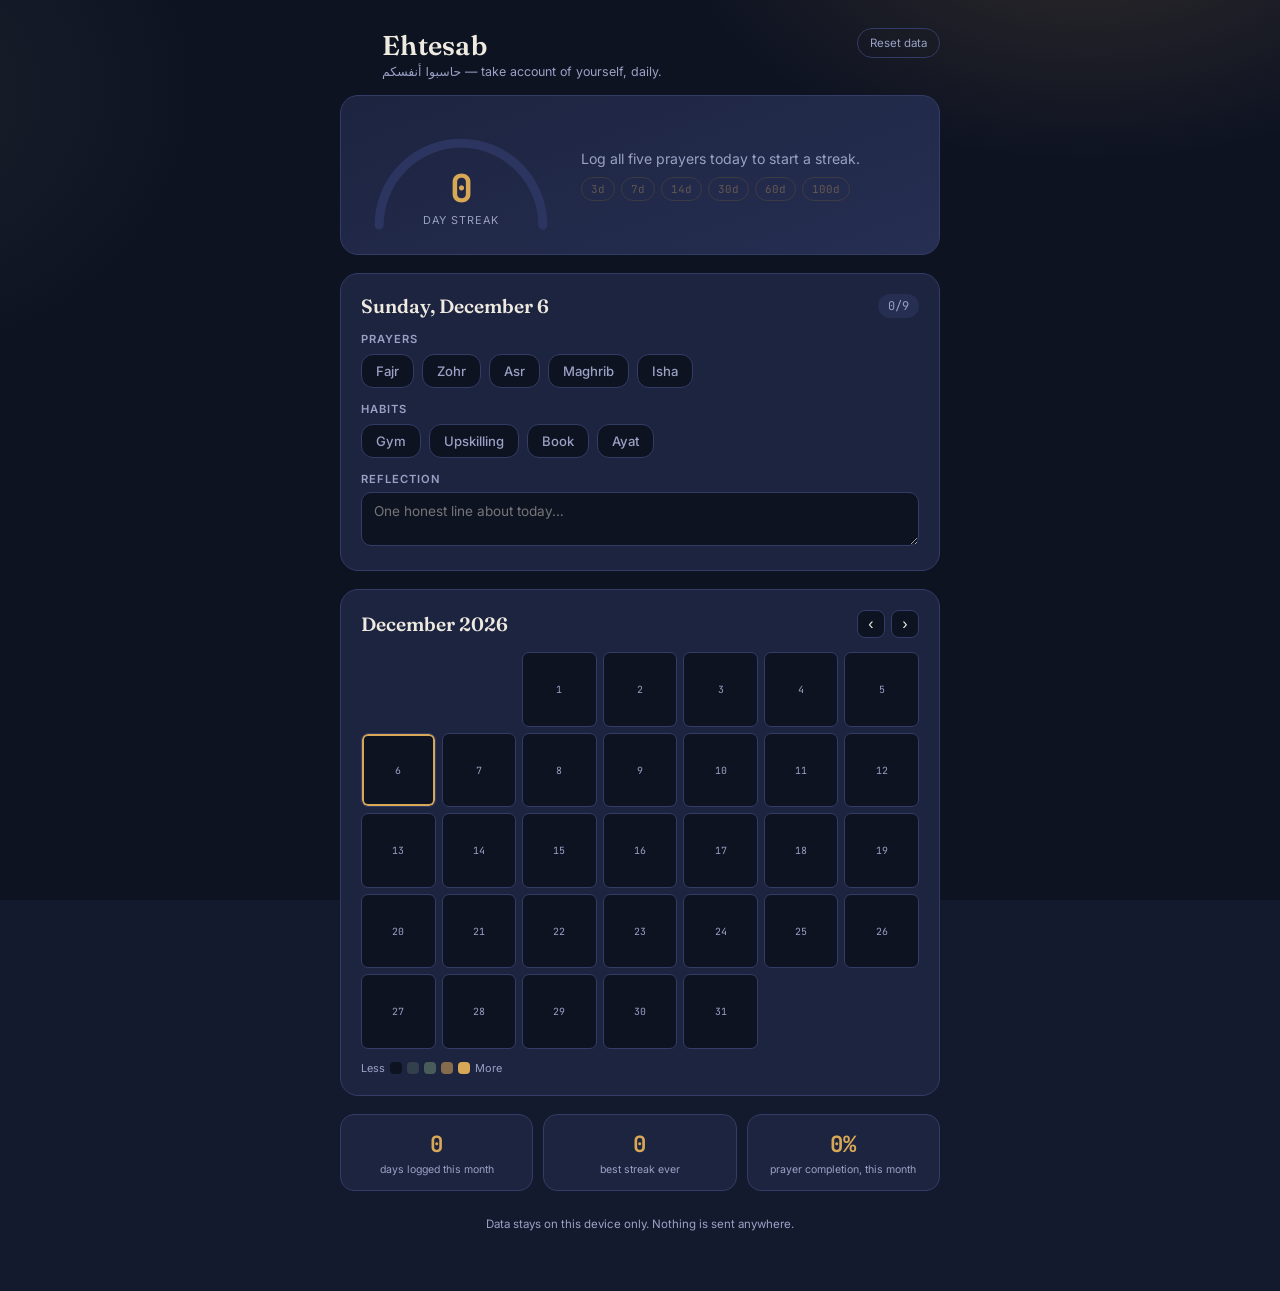
==== index.html @ 14744ba0 "Add files via upload" ====
<!DOCTYPE html>
<html lang="en">
<head>
<meta charset="UTF-8">
<meta name="viewport" content="width=device-width, initial-scale=1, viewport-fit=cover">
<title>Ehtesab — Daily Tracker</title>
<meta name="theme-color" content="#141A2E">
<link rel="manifest" href="manifest.json">
<link rel="icon" href="icons/icon-192.svg" type="image/svg+xml">
<link rel="apple-touch-icon" href="icons/icon-192.svg">
<link rel="preconnect" href="https://fonts.googleapis.com">
<link rel="preconnect" href="https://fonts.gstatic.com" crossorigin>
<link href="https://fonts.googleapis.com/css2?family=Fraunces:opsz,wght@9..144,400;9..144,500;9..144,600&family=Inter:wght@400;500;600;700&family=JetBrains+Mono:wght@500;700&display=swap" rel="stylesheet">
<link rel="stylesheet" href="style.css">
</head>
<body>

<div class="sky" aria-hidden="true"></div>

<header class="topbar">
  <div class="brand">
    <span class="crescent" aria-hidden="true">
      <svg viewBox="0 0 40 40"><path d="M24 4a16 16 0 1 0 0 32 13 13 0 0 1 0-32z"/></svg>
    </span>
    <div>
      <h1>Ehtesab</h1>
      <p class="tagline">حاسبوا أنفسكم — take account of yourself, daily.</p>
    </div>
  </div>
  <button id="resetBtn" class="ghost-btn" title="Clear all data on this device">Reset data</button>
</header>

<main>

  <!-- SIGNATURE ELEMENT: streak arc -->
  <section class="streak-panel" aria-label="Current streak">
    <div class="streak-arc-wrap">
      <svg class="streak-arc" viewBox="0 0 220 130" aria-hidden="true">
        <path id="arcTrack" d="M20,120 A90,90 0 0 1 200,120" />
        <path id="arcFill" d="M20,120 A90,90 0 0 1 200,120" />
      </svg>
      <div class="streak-number">
        <span id="streakCount">0</span>
        <label>day streak</label>
      </div>
    </div>
    <div class="streak-meta">
      <p id="streakMessage">Complete today's five to light the arc.</p>
      <div class="badges" id="badgeRow"></div>
    </div>
  </section>

  <!-- TODAY CHECK-IN -->
  <section class="card" aria-label="Today's check-in">
    <div class="card-head">
      <h2 id="todayLabel">Today</h2>
      <span class="pill" id="todayProgress">0/9</span>
    </div>

    <div class="group">
      <h3 class="group-label">Prayers</h3>
      <div class="chip-row" id="prayerRow"></div>
    </div>

    <div class="group">
      <h3 class="group-label">Habits</h3>
      <div class="chip-row" id="habitRow"></div>
    </div>

    <label class="reflection-label" for="reflection">Reflection</label>
    <textarea id="reflection" placeholder="One honest line about today…" rows="2"></textarea>
  </section>

  <!-- MONTH MOSAIC -->
  <section class="card" aria-label="Monthly overview">
    <div class="card-head">
      <h2 id="monthLabel">This month</h2>
      <div class="nav-btns">
        <button id="prevMonth" class="icon-btn" aria-label="Previous month">‹</button>
        <button id="nextMonth" class="icon-btn" aria-label="Next month">›</button>
      </div>
    </div>
    <div class="mosaic" id="mosaicGrid"></div>
    <div class="mosaic-legend">
      <span>Less</span>
      <span class="legend-cell l0"></span>
      <span class="legend-cell l1"></span>
      <span class="legend-cell l2"></span>
      <span class="legend-cell l3"></span>
      <span class="legend-cell l4"></span>
      <span>More</span>
    </div>
  </section>

  <!-- STATS -->
  <section class="stats-row">
    <div class="stat-card">
      <span class="stat-num" id="statMonthDays">0</span>
      <span class="stat-label">days logged this month</span>
    </div>
    <div class="stat-card">
      <span class="stat-num" id="statBestStreak">0</span>
      <span class="stat-label">best streak ever</span>
    </div>
    <div class="stat-card">
      <span class="stat-num" id="statPrayerRate">0%</span>
      <span class="stat-label">prayer completion, this month</span>
    </div>
  </section>

</main>

<footer>
  <p>Data stays on this device only. Nothing is sent anywhere.</p>
</footer>

<script src="app.js"></script>
<script>
if ('serviceWorker' in navigator) {
  window.addEventListener('load', () => {
    navigator.serviceWorker.register('sw.js').catch(() => {});
  });
}
</script>
</body>
</html>
---- style.css ----
:root{
  --bg:            #141A2E;
  --bg-deep:       #0E1322;
  --surface:       #1D2440;
  --surface-2:     #262E52;
  --line:          #333c66;
  --text:          #EFEAE0;
  --text-muted:    #9AA1C4;
  --gold:          #D9A857;
  --gold-soft:     #6b5a34;
  --sage:          #7FA37A;
  --rose:          #C97C6D;
  --radius:        18px;
  --serif: 'Fraunces', Georgia, serif;
  --sans:  'Inter', system-ui, sans-serif;
  --mono:  'JetBrains Mono', ui-monospace, monospace;
}

*{ box-sizing:border-box; }

body{
  margin:0;
  min-height:100vh;
  background:var(--bg);
  color:var(--text);
  font-family:var(--sans);
  padding-bottom:48px;
  position:relative;
  overflow-x:hidden;
}

/* ambient dawn-sky wash behind everything */
.sky{
  position:fixed; inset:0; z-index:-1;
  background:
    radial-gradient(700px 420px at 85% -10%, rgba(217,168,87,0.16), transparent 60%),
    radial-gradient(600px 500px at -10% 10%, rgba(127,163,122,0.10), transparent 55%),
    var(--bg-deep);
}

/* ---------- topbar ---------- */
.topbar{
  display:flex;
  align-items:flex-start;
  justify-content:space-between;
  padding:28px 20px 8px;
  max-width:640px;
  margin:0 auto;
}
.brand{ display:flex; gap:12px; align-items:center; }
.crescent svg{ width:30px; height:30px; fill:var(--gold); }
.brand h1{
  font-family:var(--serif);
  font-weight:600;
  font-size:1.7rem;
  margin:0;
  letter-spacing:0.01em;
}
.tagline{
  margin:2px 0 0;
  font-size:0.78rem;
  color:var(--text-muted);
}
.ghost-btn{
  background:transparent;
  border:1px solid var(--line);
  color:var(--text-muted);
  font-family:var(--sans);
  font-size:0.72rem;
  padding:7px 12px;
  border-radius:999px;
  cursor:pointer;
  transition:border-color .15s, color .15s;
}
.ghost-btn:hover{ border-color:var(--rose); color:var(--rose); }

main{
  max-width:640px;
  margin:0 auto;
  padding:8px 20px 0;
  display:flex;
  flex-direction:column;
  gap:18px;
}

/* ---------- streak arc (signature element) ---------- */
.streak-panel{
  display:flex;
  align-items:center;
  gap:20px;
  background:linear-gradient(160deg, var(--surface), var(--surface-2));
  border:1px solid var(--line);
  border-radius:var(--radius);
  padding:20px;
  flex-wrap:wrap;
}
.streak-arc-wrap{ position:relative; width:200px; flex:0 0 auto; }
.streak-arc{ width:100%; height:auto; display:block; }
.streak-arc path{
  fill:none;
  stroke-linecap:round;
  stroke-width:10;
}
#arcTrack{ stroke:var(--surface-2); stroke:#2C3560; }
#arcFill{
  stroke:var(--gold);
  stroke-dasharray:283;
  stroke-dashoffset:283;
  transition:stroke-dashoffset .6s ease;
  filter:drop-shadow(0 0 6px rgba(217,168,87,0.55));
}
.streak-number{
  position:absolute;
  left:0; right:0; bottom:6px;
  text-align:center;
}
.streak-number span{
  display:block;
  font-family:var(--mono);
  font-weight:700;
  font-size:2.4rem;
  color:var(--gold);
  line-height:1;
}
.streak-number label{
  font-size:0.68rem;
  color:var(--text-muted);
  text-transform:uppercase;
  letter-spacing:0.08em;
}
.streak-meta{ flex:1 1 180px; min-width:180px; }
#streakMessage{
  margin:0 0 10px;
  font-size:0.88rem;
  color:var(--text-muted);
}
.badges{ display:flex; flex-wrap:wrap; gap:6px; }
.badge{
  font-family:var(--mono);
  font-size:0.68rem;
  padding:4px 9px;
  border-radius:999px;
  border:1px solid var(--gold-soft);
  color:var(--gold);
  opacity:0.35;
}
.badge.earned{ opacity:1; background:rgba(217,168,87,0.12); }

/* ---------- cards ---------- */
.card{
  background:var(--surface);
  border:1px solid var(--line);
  border-radius:var(--radius);
  padding:20px;
}
.card-head{
  display:flex;
  align-items:center;
  justify-content:space-between;
  margin-bottom:14px;
}
.card-head h2{
  font-family:var(--serif);
  font-weight:600;
  font-size:1.2rem;
  margin:0;
}
.pill{
  font-family:var(--mono);
  font-size:0.75rem;
  background:var(--surface-2);
  color:var(--text-muted);
  padding:4px 10px;
  border-radius:999px;
}
.group{ margin-bottom:14px; }
.group-label{
  font-size:0.7rem;
  text-transform:uppercase;
  letter-spacing:0.09em;
  color:var(--text-muted);
  margin:0 0 8px;
  font-weight:600;
}
.chip-row{ display:flex; flex-wrap:wrap; gap:8px; }
.chip{
  font-family:var(--sans);
  font-size:0.82rem;
  font-weight:500;
  padding:8px 14px;
  border-radius:12px;
  border:1px solid var(--line);
  background:var(--bg-deep);
  color:var(--text-muted);
  cursor:pointer;
  transition:all .15s ease;
  user-select:none;
}
.chip.prayer.on{ background:rgba(127,163,122,0.16); border-color:var(--sage); color:var(--sage); }
.chip.habit.on{ background:rgba(217,168,87,0.14); border-color:var(--gold); color:var(--gold); }
.chip:active{ transform:scale(0.96); }

.reflection-label{
  display:block;
  font-size:0.7rem;
  text-transform:uppercase;
  letter-spacing:0.09em;
  color:var(--text-muted);
  margin-bottom:6px;
  font-weight:600;
}
textarea{
  width:100%;
  resize:vertical;
  background:var(--bg-deep);
  border:1px solid var(--line);
  border-radius:10px;
  color:var(--text);
  font-family:var(--sans);
  font-size:0.85rem;
  padding:10px 12px;
}
textarea:focus, .chip:focus-visible, .icon-btn:focus-visible, .ghost-btn:focus-visible{
  outline:2px solid var(--gold);
  outline-offset:2px;
}

/* ---------- mosaic (month heatmap) ---------- */
.nav-btns{ display:flex; gap:6px; }
.icon-btn{
  width:28px; height:28px;
  border-radius:8px;
  border:1px solid var(--line);
  background:var(--bg-deep);
  color:var(--text);
  cursor:pointer;
  font-size:1rem;
  line-height:1;
}
.mosaic{
  display:grid;
  grid-template-columns:repeat(7, 1fr);
  gap:6px;
}
.mosaic-cell{
  aspect-ratio:1;
  border-radius:7px;
  background:var(--bg-deep);
  border:1px solid var(--line);
  position:relative;
  display:flex;
  align-items:center;
  justify-content:center;
  font-family:var(--mono);
  font-size:0.62rem;
  color:var(--text-muted);
  cursor:default;
}
.mosaic-cell.empty{ border-color:transparent; background:transparent; }
.mosaic-cell.today{ box-shadow:0 0 0 2px var(--gold) inset; }
.l0{ background:var(--bg-deep); }
.l1{ background:rgba(127,163,122,0.22); color:var(--text); }
.l2{ background:rgba(127,163,122,0.45); color:var(--text); }
.l3{ background:rgba(217,168,87,0.55); color:#20170a; }
.l4{ background:var(--gold); color:#20170a; font-weight:700; }
.mosaic-legend{
  display:flex;
  align-items:center;
  gap:5px;
  margin-top:12px;
  font-size:0.68rem;
  color:var(--text-muted);
}
.legend-cell{ width:12px; height:12px; border-radius:4px; }

/* ---------- stats ---------- */
.stats-row{
  display:grid;
  grid-template-columns:repeat(3, 1fr);
  gap:10px;
}
.stat-card{
  background:var(--surface);
  border:1px solid var(--line);
  border-radius:14px;
  padding:14px 10px;
  text-align:center;
}
.stat-num{
  display:block;
  font-family:var(--mono);
  font-weight:700;
  font-size:1.4rem;
  color:var(--gold);
}
.stat-label{
  display:block;
  font-size:0.66rem;
  color:var(--text-muted);
  margin-top:4px;
  line-height:1.25;
}

footer{
  text-align:center;
  color:var(--text-muted);
  font-size:0.72rem;
  margin-top:26px;
}

@media (max-width:420px){
  .streak-panel{ justify-content:center; text-align:center; }
  .streak-meta{ text-align:center; }
  .badges{ justify-content:center; }
}

@media (prefers-reduced-motion: reduce){
  #arcFill{ transition:none; }
  .chip{ transition:none; }
}
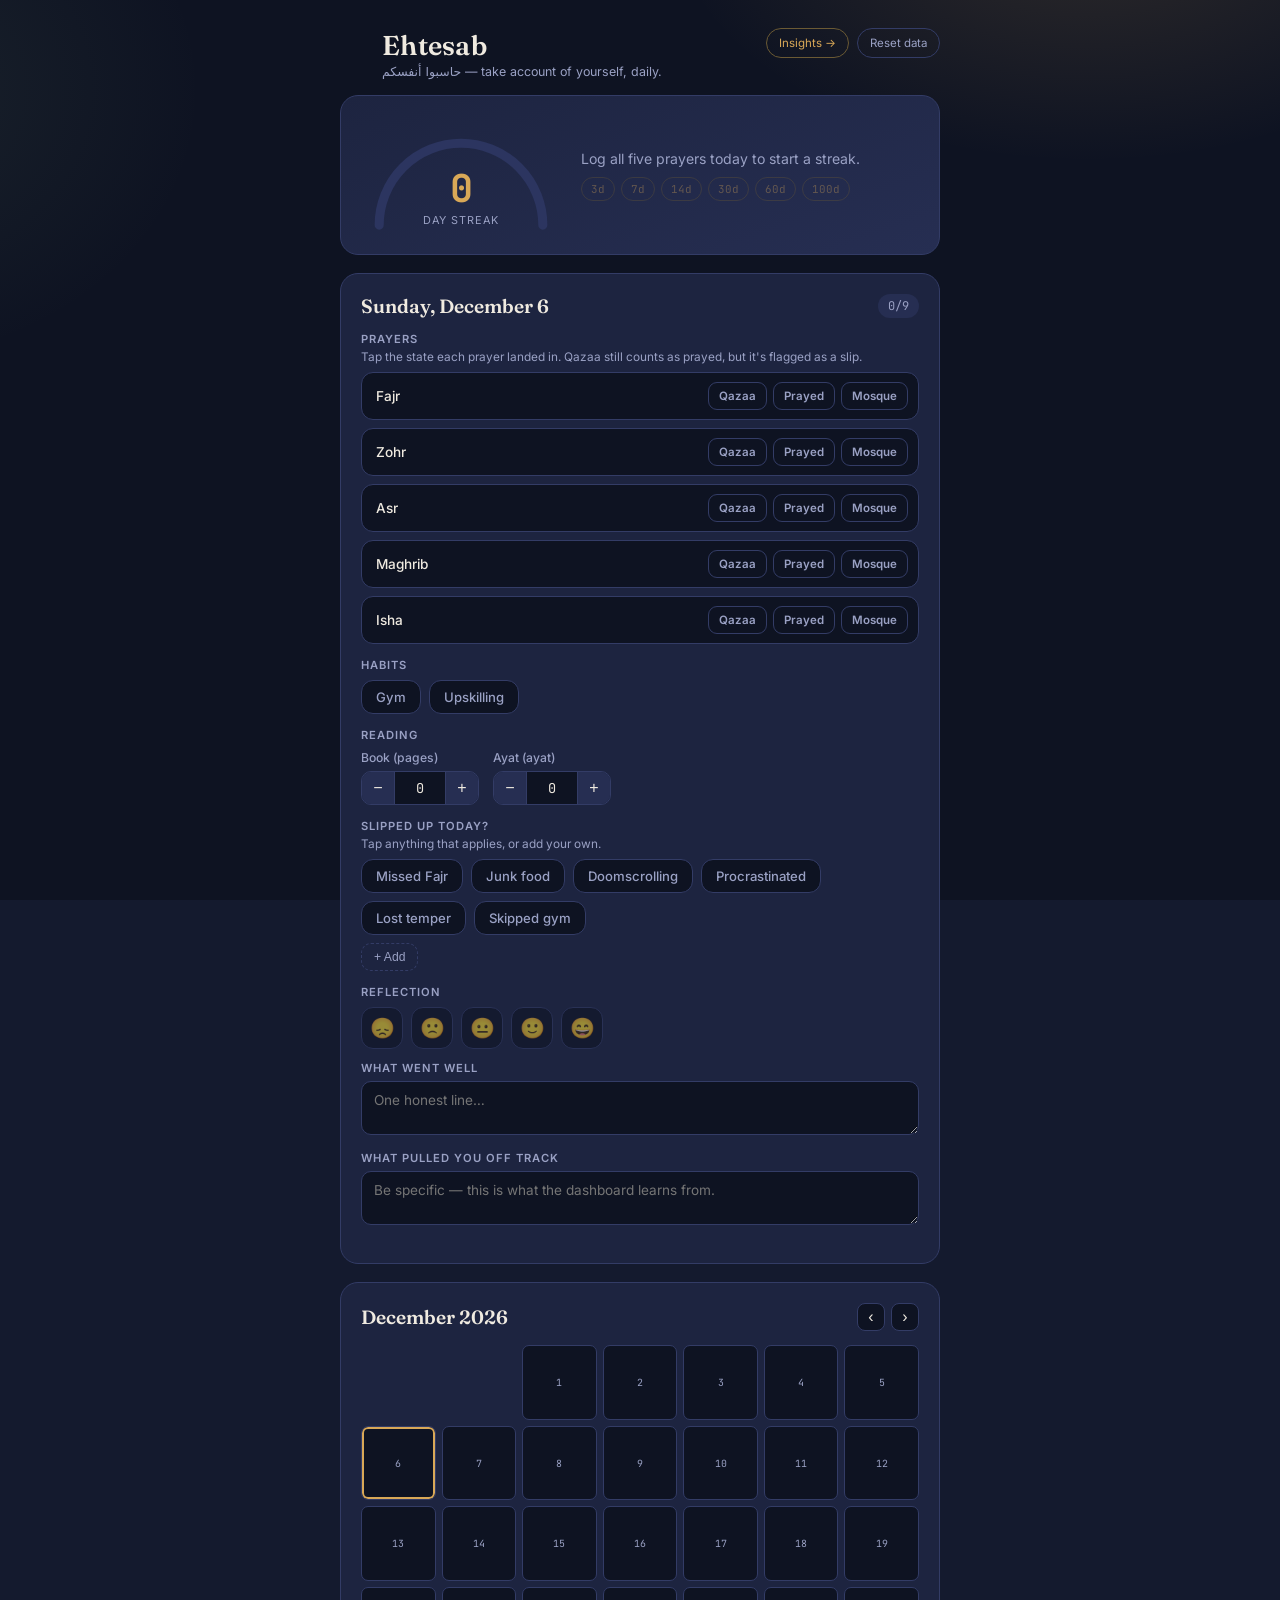
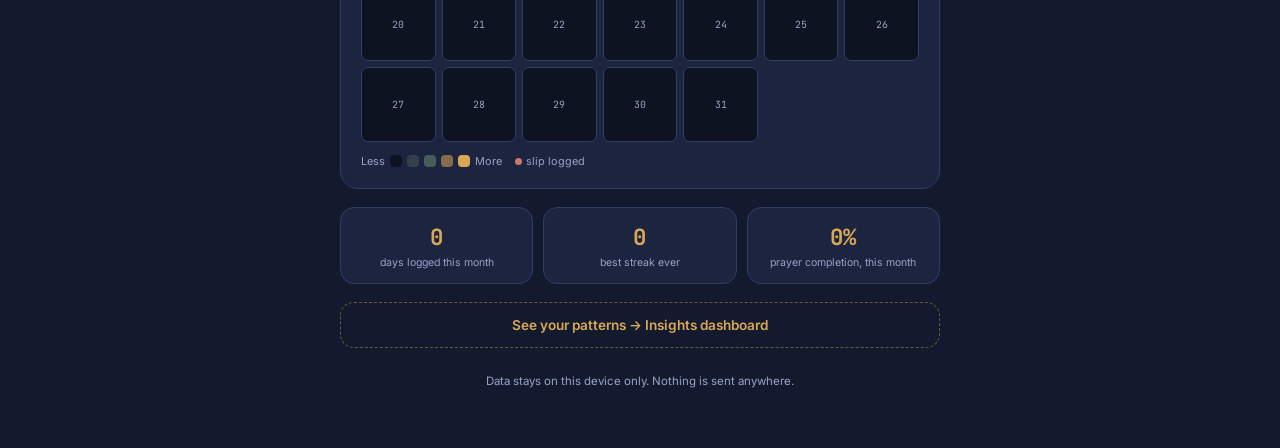
==== commit d300ba5c: "Add files via upload Version 2" ====
--- a/index.html
+++ b/index.html
@@ -27,7 +27,10 @@
       <p class="tagline">حاسبوا أنفسكم — take account of yourself, daily.</p>
     </div>
   </div>
-  <button id="resetBtn" class="ghost-btn" title="Clear all data on this device">Reset data</button>
+  <div class="topbar-actions">
+    <a href="insights.html" class="ghost-btn accent-btn">Insights →</a>
+    <button id="resetBtn" class="ghost-btn" title="Clear all data on this device">Reset data</button>
+  </div>
 </header>
 
 <main>
@@ -59,7 +62,8 @@
 
     <div class="group">
       <h3 class="group-label">Prayers</h3>
-      <div class="chip-row" id="prayerRow"></div>
+      <p class="group-hint">Tap the state each prayer landed in. Qazaa still counts as prayed, but it's flagged as a slip.</p>
+      <div class="prayer-list" id="prayerList"></div>
     </div>
 
     <div class="group">
@@ -67,8 +71,26 @@
       <div class="chip-row" id="habitRow"></div>
     </div>
 
-    <label class="reflection-label" for="reflection">Reflection</label>
-    <textarea id="reflection" placeholder="One honest line about today…" rows="2"></textarea>
+    <div class="group">
+      <h3 class="group-label">Reading</h3>
+      <div class="reading-row" id="readingRow"></div>
+    </div>
+
+    <div class="group">
+      <h3 class="group-label">Slipped up today?</h3>
+      <p class="group-hint">Tap anything that applies, or add your own.</p>
+      <div class="chip-row negative-row" id="negativeRow"></div>
+      <button id="addNegativeBtn" class="add-chip-btn" type="button">+ Add</button>
+    </div>
+
+    <div class="group reflection-block">
+      <h3 class="group-label">Reflection</h3>
+      <div class="mood-row" id="moodRow"></div>
+      <label class="reflection-label" for="winField">What went well</label>
+      <textarea id="winField" placeholder="One honest line…" rows="2"></textarea>
+      <label class="reflection-label" for="slipField">What pulled you off track</label>
+      <textarea id="slipField" placeholder="Be specific — this is what the dashboard learns from." rows="2"></textarea>
+    </div>
   </section>
 
   <!-- MONTH MOSAIC -->
@@ -89,6 +111,7 @@
       <span class="legend-cell l3"></span>
       <span class="legend-cell l4"></span>
       <span>More</span>
+      <span class="legend-dot-note"><span class="legend-dot"></span> slip logged</span>
     </div>
   </section>
 
@@ -108,6 +131,8 @@
     </div>
   </section>
 
+  <a href="insights.html" class="insights-cta">See your patterns → Insights dashboard</a>
+
 </main>
 
 <footer>
--- a/style.css
+++ b/style.css
@@ -318,3 +318,220 @@
   #arcFill{ transition:none; }
   .chip{ transition:none; }
 }
+
+/* ---------- topbar actions ---------- */
+.topbar-actions{ display:flex; gap:8px; align-items:center; }
+.accent-btn{
+  text-decoration:none;
+  color:var(--gold);
+  border-color:var(--gold-soft);
+  display:inline-flex;
+  align-items:center;
+}
+.accent-btn:hover{ border-color:var(--gold); color:var(--gold); }
+
+.group-hint{
+  margin:-4px 0 8px;
+  font-size:0.74rem;
+  color:var(--text-muted);
+}
+
+/* ---------- prayer 3-state rows ---------- */
+.prayer-list{ display:flex; flex-direction:column; gap:8px; }
+.prayer-item{
+  display:flex;
+  align-items:center;
+  justify-content:space-between;
+  gap:10px;
+  background:var(--bg-deep);
+  border:1px solid var(--line);
+  border-radius:12px;
+  padding:9px 10px 9px 14px;
+  flex-wrap:wrap;
+}
+.prayer-name{ font-size:0.85rem; font-weight:500; min-width:64px; }
+.prayer-states{ display:flex; gap:6px; }
+.state-btn{
+  font-family:var(--sans);
+  font-size:0.72rem;
+  font-weight:600;
+  padding:6px 10px;
+  border-radius:9px;
+  border:1px solid var(--line);
+  background:transparent;
+  color:var(--text-muted);
+  cursor:pointer;
+  transition:all .15s ease;
+}
+.state-btn:active{ transform:scale(0.95); }
+.state-qazaa.on{ background:rgba(201,124,109,0.18); border-color:var(--rose); color:var(--rose); }
+.state-prayed.on{ background:rgba(127,163,122,0.16); border-color:var(--sage); color:var(--sage); }
+.state-mosque.on{ background:rgba(217,168,87,0.16); border-color:var(--gold); color:var(--gold); }
+
+/* ---------- reading steppers ---------- */
+.reading-row{ display:flex; gap:14px; flex-wrap:wrap; }
+.reading-item{ display:flex; flex-direction:column; gap:6px; }
+.reading-label{ font-size:0.76rem; color:var(--text-muted); font-weight:500; }
+.stepper{
+  display:flex;
+  align-items:center;
+  gap:0;
+  border:1px solid var(--line);
+  border-radius:10px;
+  overflow:hidden;
+  width:fit-content;
+}
+.stepper-btn{
+  width:32px; height:32px;
+  background:var(--surface-2);
+  border:none;
+  color:var(--text);
+  font-size:1rem;
+  cursor:pointer;
+  line-height:1;
+}
+.stepper-btn:active{ background:var(--gold-soft); }
+.stepper-input{
+  width:52px; height:32px;
+  text-align:center;
+  border:none;
+  border-left:1px solid var(--line);
+  border-right:1px solid var(--line);
+  background:var(--bg-deep);
+  color:var(--text);
+  font-family:var(--mono);
+  font-size:0.85rem;
+  -moz-appearance:textfield;
+}
+.stepper-input::-webkit-outer-spin-button,
+.stepper-input::-webkit-inner-spin-button{ -webkit-appearance:none; margin:0; }
+
+/* ---------- negative chips ---------- */
+.chip.negative.on{ background:rgba(201,124,109,0.16); border-color:var(--rose); color:var(--rose); }
+.add-chip-btn{
+  margin-top:8px;
+  background:transparent;
+  border:1px dashed var(--line);
+  color:var(--text-muted);
+  font-size:0.76rem;
+  padding:6px 12px;
+  border-radius:10px;
+  cursor:pointer;
+}
+.add-chip-btn:hover{ border-color:var(--gold); color:var(--gold); }
+
+/* ---------- mood + reflection ---------- */
+.reflection-block .reflection-label{ margin-top:12px; }
+.mood-row{ display:flex; gap:8px; margin-bottom:12px; }
+.mood-btn{
+  font-size:1.25rem;
+  width:42px; height:42px;
+  border-radius:12px;
+  border:1px solid var(--line);
+  background:var(--bg-deep);
+  cursor:pointer;
+  opacity:0.55;
+  transition:all .15s ease;
+}
+.mood-btn.on{ opacity:1; border-color:var(--gold); background:rgba(217,168,87,0.14); transform:scale(1.06); }
+
+/* ---------- slip indicator dot on mosaic ---------- */
+.mosaic-cell{ position:relative; }
+.slip-dot{
+  position:absolute;
+  top:3px; right:3px;
+  width:6px; height:6px;
+  border-radius:50%;
+  background:var(--rose);
+}
+.legend-dot-note{ display:inline-flex; align-items:center; gap:4px; margin-left:8px; }
+.legend-dot{ width:7px; height:7px; border-radius:50%; background:var(--rose); display:inline-block; }
+
+.insights-cta{
+  display:block;
+  text-align:center;
+  color:var(--gold);
+  text-decoration:none;
+  font-size:0.85rem;
+  font-weight:600;
+  padding:14px;
+  border:1px dashed var(--gold-soft);
+  border-radius:14px;
+}
+.insights-cta:hover{ border-color:var(--gold); }
+
+/* ================= INSIGHTS DASHBOARD ================= */
+.back-link{
+  color:var(--text-muted);
+  text-decoration:none;
+  font-size:0.8rem;
+}
+.back-link:hover{ color:var(--gold); }
+
+.insight-callout{
+  background:linear-gradient(160deg, var(--surface), var(--surface-2));
+  border:1px solid var(--line);
+  border-radius:var(--radius);
+  padding:18px 20px;
+}
+.insight-callout h2{
+  font-family:var(--serif);
+  font-size:1.1rem;
+  margin:0 0 10px;
+  font-weight:600;
+}
+.insight-list{ margin:0; padding-left:18px; color:var(--text); font-size:0.86rem; line-height:1.6; }
+.insight-list li{ margin-bottom:4px; }
+.insight-list .muted{ color:var(--text-muted); }
+
+.weekday-block{ margin-bottom:18px; }
+.weekday-block:last-child{ margin-bottom:0; }
+.weekday-title{
+  display:flex;
+  justify-content:space-between;
+  align-items:baseline;
+  font-size:0.84rem;
+  font-weight:600;
+  margin-bottom:6px;
+}
+.weekday-title .sub{ font-size:0.72rem; color:var(--text-muted); font-weight:400; }
+.weekday-bars{ display:grid; grid-template-columns:repeat(7,1fr); gap:5px; }
+.weekday-col{ display:flex; flex-direction:column; align-items:center; gap:4px; }
+.weekday-bar-track{
+  width:100%;
+  height:56px;
+  background:var(--bg-deep);
+  border-radius:6px;
+  display:flex;
+  align-items:flex-end;
+  overflow:hidden;
+  border:1px solid var(--line);
+}
+.weekday-bar-fill{
+  width:100%;
+  background:var(--sage);
+  border-radius:6px 6px 0 0;
+  transition:height .4s ease;
+}
+.weekday-bar-fill.neg{ background:var(--rose); }
+.weekday-label{ font-size:0.62rem; color:var(--text-muted); font-family:var(--mono); }
+
+.tag-freq-list{ display:flex; flex-direction:column; gap:8px; }
+.tag-freq-row{ display:flex; align-items:center; gap:10px; }
+.tag-freq-name{ font-size:0.8rem; width:120px; flex:0 0 auto; color:var(--text); }
+.tag-freq-track{ flex:1; height:10px; background:var(--bg-deep); border-radius:5px; overflow:hidden; }
+.tag-freq-fill{ height:100%; background:var(--rose); border-radius:5px; }
+.tag-freq-count{ font-family:var(--mono); font-size:0.72rem; color:var(--text-muted); width:26px; text-align:right; }
+
+.mood-sparkline{ display:flex; align-items:flex-end; gap:4px; height:70px; }
+.spark-col{ flex:1; display:flex; flex-direction:column; align-items:center; justify-content:flex-end; height:100%; gap:3px; }
+.spark-bar{ width:100%; border-radius:4px 4px 0 0; background:var(--surface-2); }
+.spark-bar.has-mood{ background:var(--gold); }
+.spark-date{ font-size:0.56rem; color:var(--text-muted); font-family:var(--mono); }
+
+.empty-note{ color:var(--text-muted); font-size:0.82rem; text-align:center; padding:20px 10px; }
+
+@media (max-width:420px){
+  .prayer-item{ flex-direction:column; align-items:flex-start; }
+  .tag-freq-name{ width:96px; font-size:0.75rem; }
+}
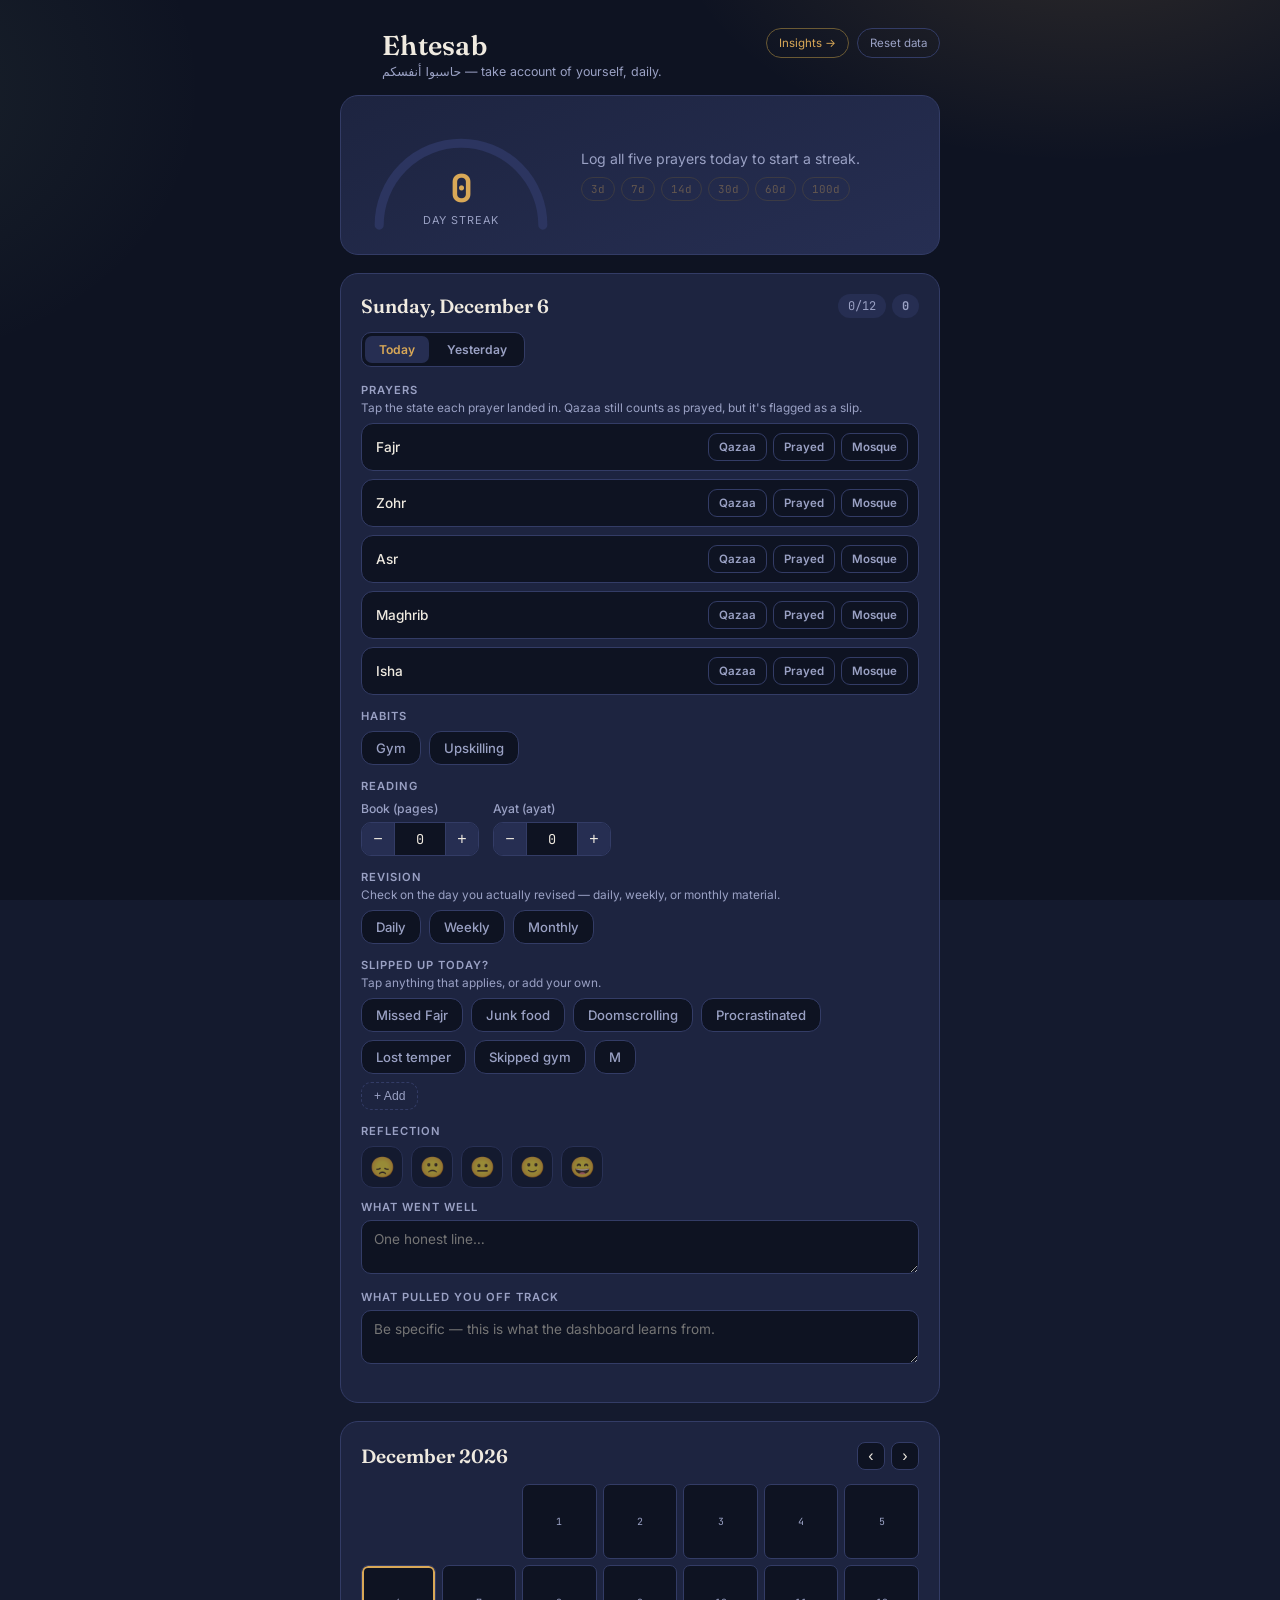
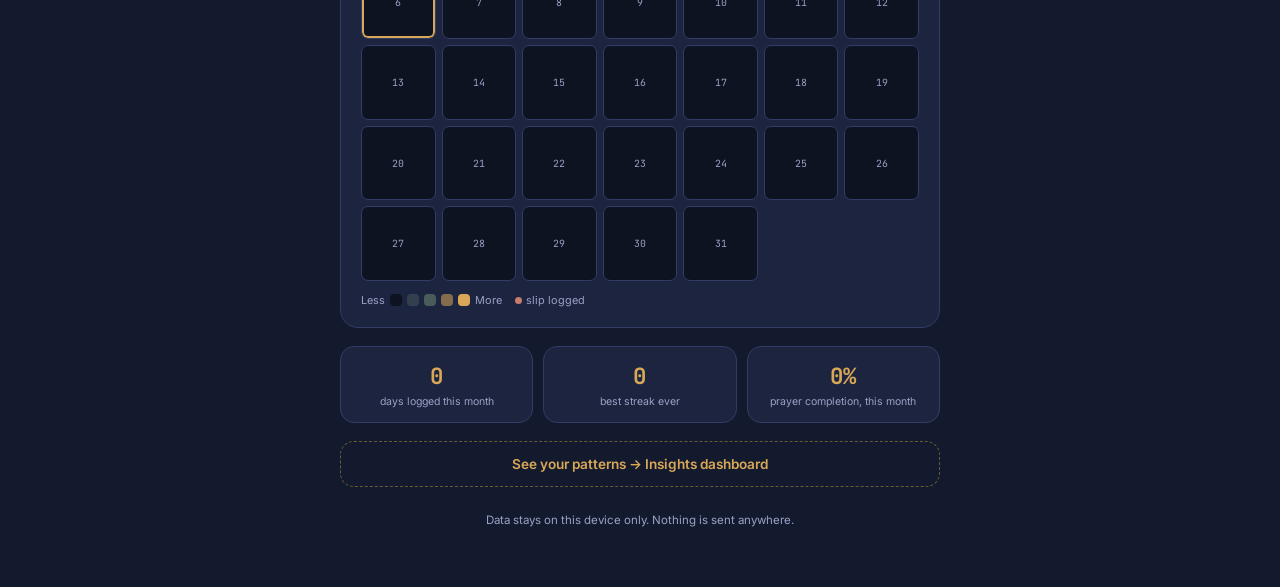
==== commit 46b8db78: "Add files via upload Version 3" ====
--- a/index.html
+++ b/index.html
@@ -54,10 +54,18 @@
   </section>
 
   <!-- TODAY CHECK-IN -->
-  <section class="card" aria-label="Today's check-in">
+  <section class="card" aria-label="Daily check-in">
     <div class="card-head">
       <h2 id="todayLabel">Today</h2>
-      <span class="pill" id="todayProgress">0/9</span>
+      <div class="pill-group">
+        <span class="pill" id="todayProgress">0/12</span>
+        <span class="pill score-pill neutral" id="todayScore">+0</span>
+      </div>
+    </div>
+
+    <div class="day-toggle" id="dayToggle">
+      <button type="button" data-offset="0">Today</button>
+      <button type="button" data-offset="1">Yesterday</button>
     </div>
 
     <div class="group">
@@ -74,6 +82,12 @@
     <div class="group">
       <h3 class="group-label">Reading</h3>
       <div class="reading-row" id="readingRow"></div>
+    </div>
+
+    <div class="group">
+      <h3 class="group-label">Revision</h3>
+      <p class="group-hint">Check on the day you actually revised — daily, weekly, or monthly material.</p>
+      <div class="chip-row" id="revisionRow"></div>
     </div>
 
     <div class="group">
--- a/style.css
+++ b/style.css
@@ -535,3 +535,65 @@
   .prayer-item{ flex-direction:column; align-items:flex-start; }
   .tag-freq-name{ width:96px; font-size:0.75rem; }
 }
+
+/* ---------- day toggle (today / yesterday) ---------- */
+.day-toggle{
+  display:inline-flex;
+  gap:4px;
+  background:var(--bg-deep);
+  border:1px solid var(--line);
+  border-radius:10px;
+  padding:3px;
+  margin-bottom:16px;
+}
+.day-toggle button{
+  font-family:var(--sans);
+  font-size:0.76rem;
+  font-weight:600;
+  padding:6px 14px;
+  border-radius:7px;
+  border:none;
+  background:transparent;
+  color:var(--text-muted);
+  cursor:pointer;
+}
+.day-toggle button.on{ background:var(--surface-2); color:var(--gold); }
+
+/* ---------- revision chips ---------- */
+.chip.revision.on{ background:rgba(217,168,87,0.14); border-color:var(--gold); color:var(--gold); }
+
+/* ---------- score pill ---------- */
+.pill-group{ display:flex; gap:6px; }
+.score-pill{ font-weight:700; }
+.score-pill.positive{ background:rgba(127,163,122,0.18); color:var(--sage); }
+.score-pill.negative{ background:rgba(201,124,109,0.18); color:var(--rose); }
+.score-pill.neutral{ color:var(--text-muted); }
+
+/* ---------- streaks card ---------- */
+.streak-list{ display:flex; flex-direction:column; gap:10px; }
+.streak-row{
+  display:flex;
+  align-items:center;
+  justify-content:space-between;
+  background:var(--bg-deep);
+  border:1px solid var(--line);
+  border-radius:12px;
+  padding:10px 14px;
+}
+.streak-row-name{ font-size:0.85rem; font-weight:500; }
+.streak-row-nums{ display:flex; gap:14px; }
+.streak-row-num{ text-align:center; }
+.streak-row-num span{ display:block; font-family:var(--mono); font-weight:700; font-size:1rem; color:var(--gold); }
+.streak-row-num label{ font-size:0.6rem; color:var(--text-muted); text-transform:uppercase; letter-spacing:0.06em; }
+
+/* ---------- bipolar score trend ---------- */
+.score-trend{ display:flex; align-items:center; gap:4px; height:110px; position:relative; }
+.score-col{ flex:1; display:flex; flex-direction:column; align-items:center; height:100%; position:relative; }
+.score-baseline{ position:absolute; left:0; right:0; top:50%; height:1px; background:var(--line); }
+.score-bar-wrap{ position:relative; width:100%; height:100%; display:flex; align-items:center; }
+.score-bar{ position:absolute; left:15%; right:15%; border-radius:3px; }
+.score-bar.pos{ background:var(--sage); bottom:50%; }
+.score-bar.neg{ background:var(--rose); top:50%; }
+.score-date{ position:absolute; bottom:-16px; font-size:0.56rem; color:var(--text-muted); font-family:var(--mono); left:0; right:0; text-align:center; }
+
+.month-compare{ display:flex; gap:12px; margin-bottom:14px; }
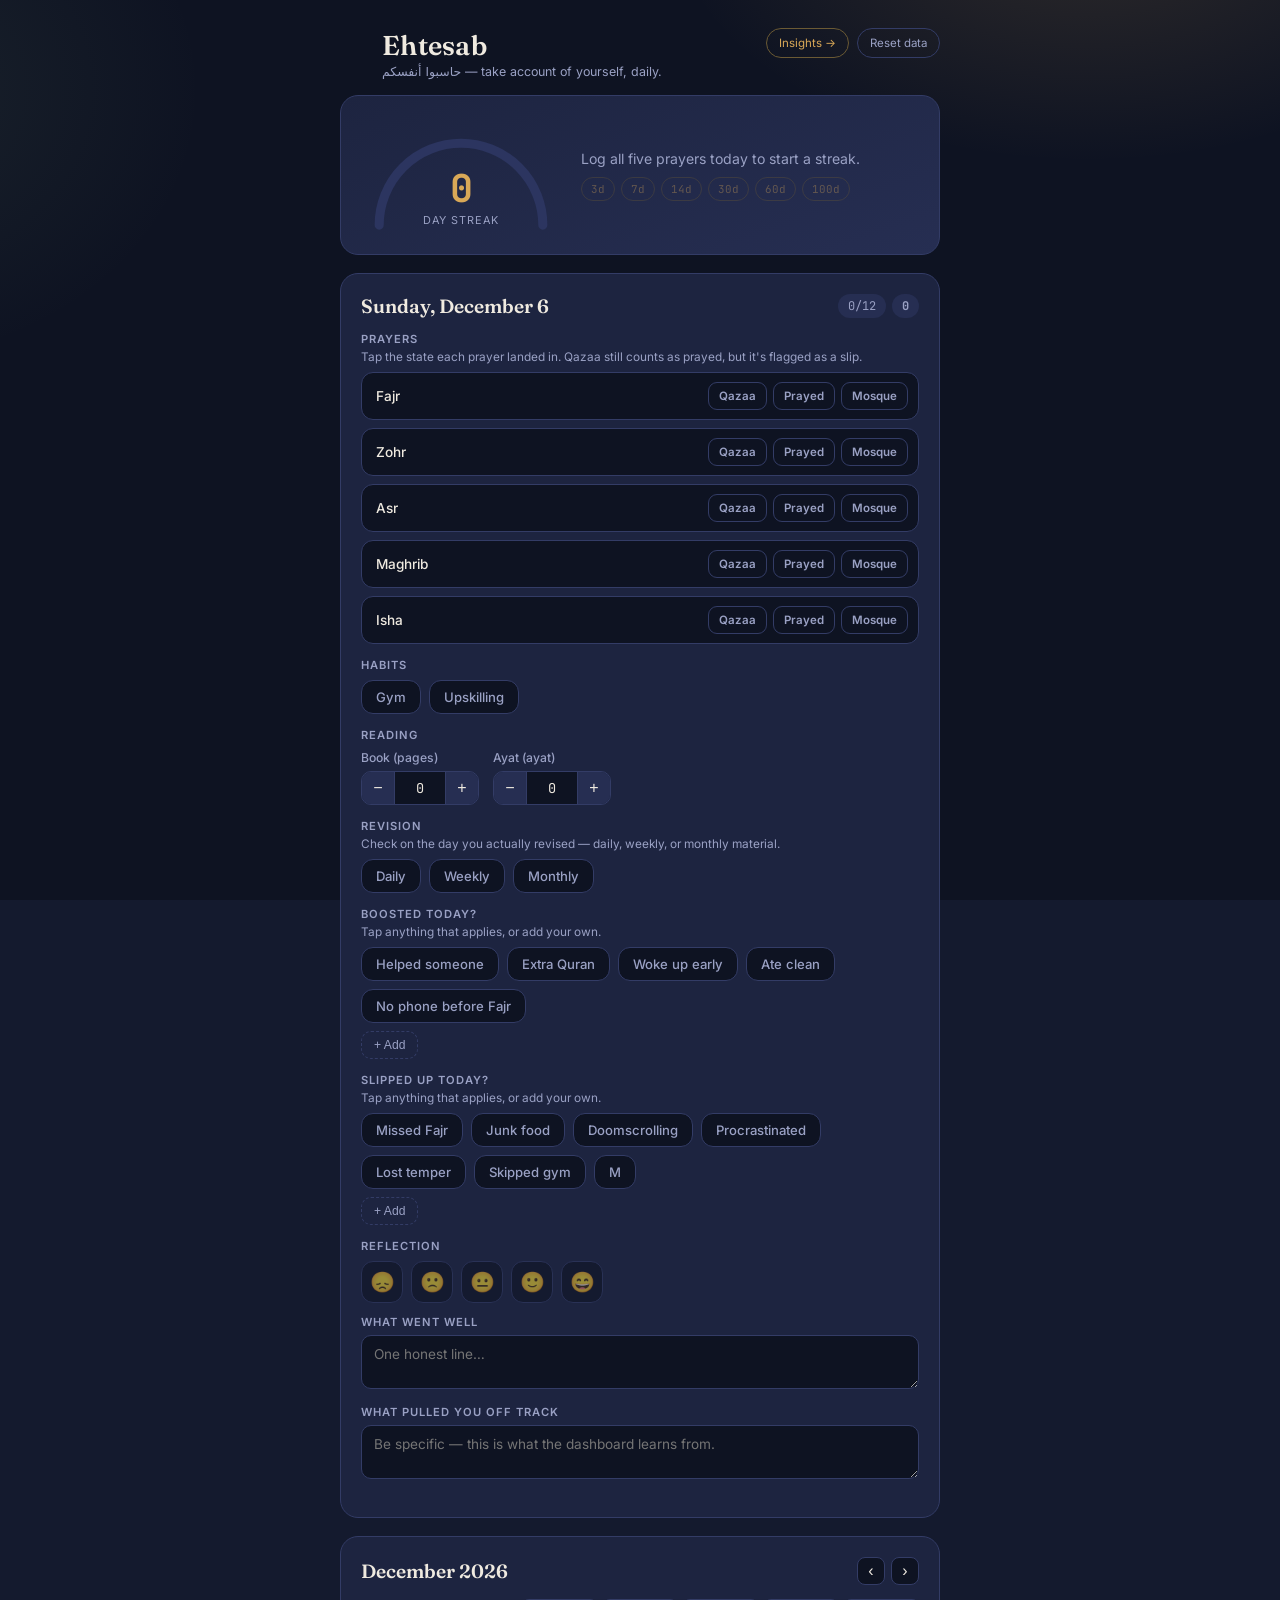
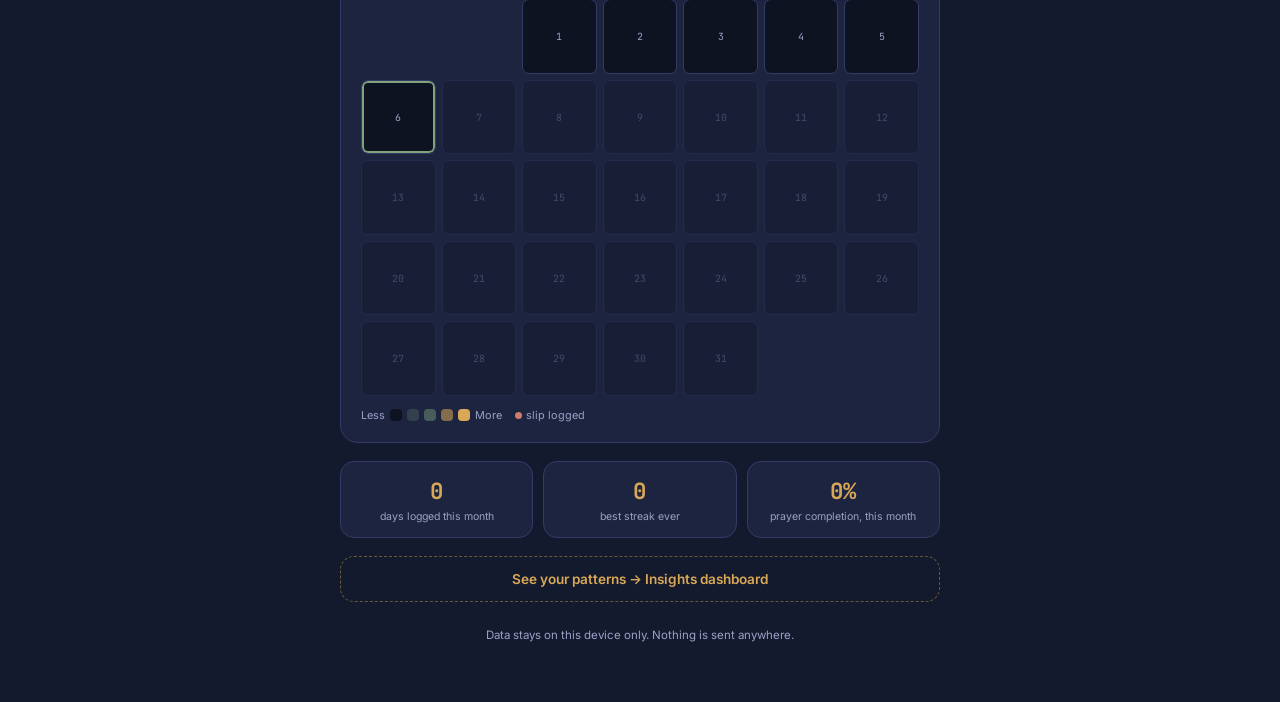
==== commit 5ae1783a: "Add files via upload last 7 days editable  and also  view" ====
--- a/index.html
+++ b/index.html
@@ -54,7 +54,7 @@
   </section>
 
   <!-- TODAY CHECK-IN -->
-  <section class="card" aria-label="Daily check-in">
+  <section class="card" id="checkinCard" aria-label="Daily check-in">
     <div class="card-head">
       <h2 id="todayLabel">Today</h2>
       <div class="pill-group">
@@ -63,10 +63,7 @@
       </div>
     </div>
 
-    <div class="day-toggle" id="dayToggle">
-      <button type="button" data-offset="0">Today</button>
-      <button type="button" data-offset="1">Yesterday</button>
-    </div>
+    <p class="readonly-note" id="readonlyNote" style="display:none;">📖 Read-only — this day is outside the 7-day edit window. Tap a date within the last 7 days on the calendar below to edit.</p>
 
     <div class="group">
       <h3 class="group-label">Prayers</h3>
@@ -88,6 +85,13 @@
       <h3 class="group-label">Revision</h3>
       <p class="group-hint">Check on the day you actually revised — daily, weekly, or monthly material.</p>
       <div class="chip-row" id="revisionRow"></div>
+    </div>
+
+    <div class="group">
+      <h3 class="group-label">Boosted today?</h3>
+      <p class="group-hint">Tap anything that applies, or add your own.</p>
+      <div class="chip-row positive-row" id="positiveRow"></div>
+      <button id="addPositiveBtn" class="add-chip-btn" type="button">+ Add</button>
     </div>
 
     <div class="group">
--- a/style.css
+++ b/style.css
@@ -408,6 +408,7 @@
 
 /* ---------- negative chips ---------- */
 .chip.negative.on{ background:rgba(201,124,109,0.16); border-color:var(--rose); color:var(--rose); }
+.chip.positive.on{ background:rgba(127,163,122,0.16); border-color:var(--sage); color:var(--sage); }
 .add-chip-btn{
   margin-top:8px;
   background:transparent;
@@ -521,6 +522,7 @@
 .tag-freq-name{ font-size:0.8rem; width:120px; flex:0 0 auto; color:var(--text); }
 .tag-freq-track{ flex:1; height:10px; background:var(--bg-deep); border-radius:5px; overflow:hidden; }
 .tag-freq-fill{ height:100%; background:var(--rose); border-radius:5px; }
+.tag-freq-fill.pos-fill{ background:var(--sage); }
 .tag-freq-count{ font-family:var(--mono); font-size:0.72rem; color:var(--text-muted); width:26px; text-align:right; }
 
 .mood-sparkline{ display:flex; align-items:flex-end; gap:4px; height:70px; }
@@ -536,28 +538,31 @@
   .tag-freq-name{ width:96px; font-size:0.75rem; }
 }
 
-/* ---------- day toggle (today / yesterday) ---------- */
-.day-toggle{
-  display:inline-flex;
-  gap:4px;
-  background:var(--bg-deep);
-  border:1px solid var(--line);
+/* ---------- read-only day state ---------- */
+.readonly-note{
+  background:rgba(217,168,87,0.1);
+  border:1px solid var(--gold-soft);
+  color:var(--gold);
+  font-size:0.78rem;
   border-radius:10px;
-  padding:3px;
+  padding:10px 12px;
   margin-bottom:16px;
 }
-.day-toggle button{
-  font-family:var(--sans);
-  font-size:0.76rem;
-  font-weight:600;
-  padding:6px 14px;
-  border-radius:7px;
-  border:none;
-  background:transparent;
-  color:var(--text-muted);
-  cursor:pointer;
-}
-.day-toggle button.on{ background:var(--surface-2); color:var(--gold); }
+.card.readonly .prayer-item,
+.card.readonly .stepper{ opacity:0.75; }
+button:disabled, input:disabled, textarea:disabled{
+  cursor:not-allowed !important;
+  opacity:0.5;
+}
+.state-btn:disabled.on,
+.chip:disabled.on,
+.mood-btn:disabled.on{ opacity:0.9; }
+
+/* ---------- mosaic cell selection ---------- */
+.mosaic-cell{ cursor:pointer; }
+.mosaic-cell.future{ cursor:default; opacity:0.3; }
+.mosaic-cell.selected{ box-shadow:0 0 0 2px var(--gold) inset; }
+.mosaic-cell.selected.today{ box-shadow:0 0 0 2px var(--sage) inset; }
 
 /* ---------- revision chips ---------- */
 .chip.revision.on{ background:rgba(217,168,87,0.14); border-color:var(--gold); color:var(--gold); }
@@ -597,3 +602,16 @@
 .score-date{ position:absolute; bottom:-16px; font-size:0.56rem; color:var(--text-muted); font-family:var(--mono); left:0; right:0; text-align:center; }
 
 .month-compare{ display:flex; gap:12px; margin-bottom:14px; }
+
+/* ---------- per-prayer breakdown ---------- */
+.pb-row{ margin-bottom:12px; }
+.pb-row:last-child{ margin-bottom:0; }
+.pb-row-head{ display:flex; justify-content:space-between; font-size:0.82rem; color:var(--text); margin-bottom:4px; }
+.pb-row-head .pb-pct{ color:var(--text-muted); font-family:var(--mono); font-size:0.72rem; }
+.pb-track{ display:flex; height:14px; border-radius:7px; overflow:hidden; background:var(--bg-deep); border:1px solid var(--line); }
+.pb-seg-mosque{ background:var(--gold); }
+.pb-seg-prayed{ background:var(--sage); }
+.pb-seg-qazaa{ background:var(--rose); }
+.pb-legend{ display:flex; gap:16px; margin-top:14px; font-size:0.74rem; color:var(--text-muted); }
+.pb-legend span{ display:flex; align-items:center; gap:6px; }
+.pb-swatch{ width:10px; height:10px; border-radius:3px; display:inline-block; }
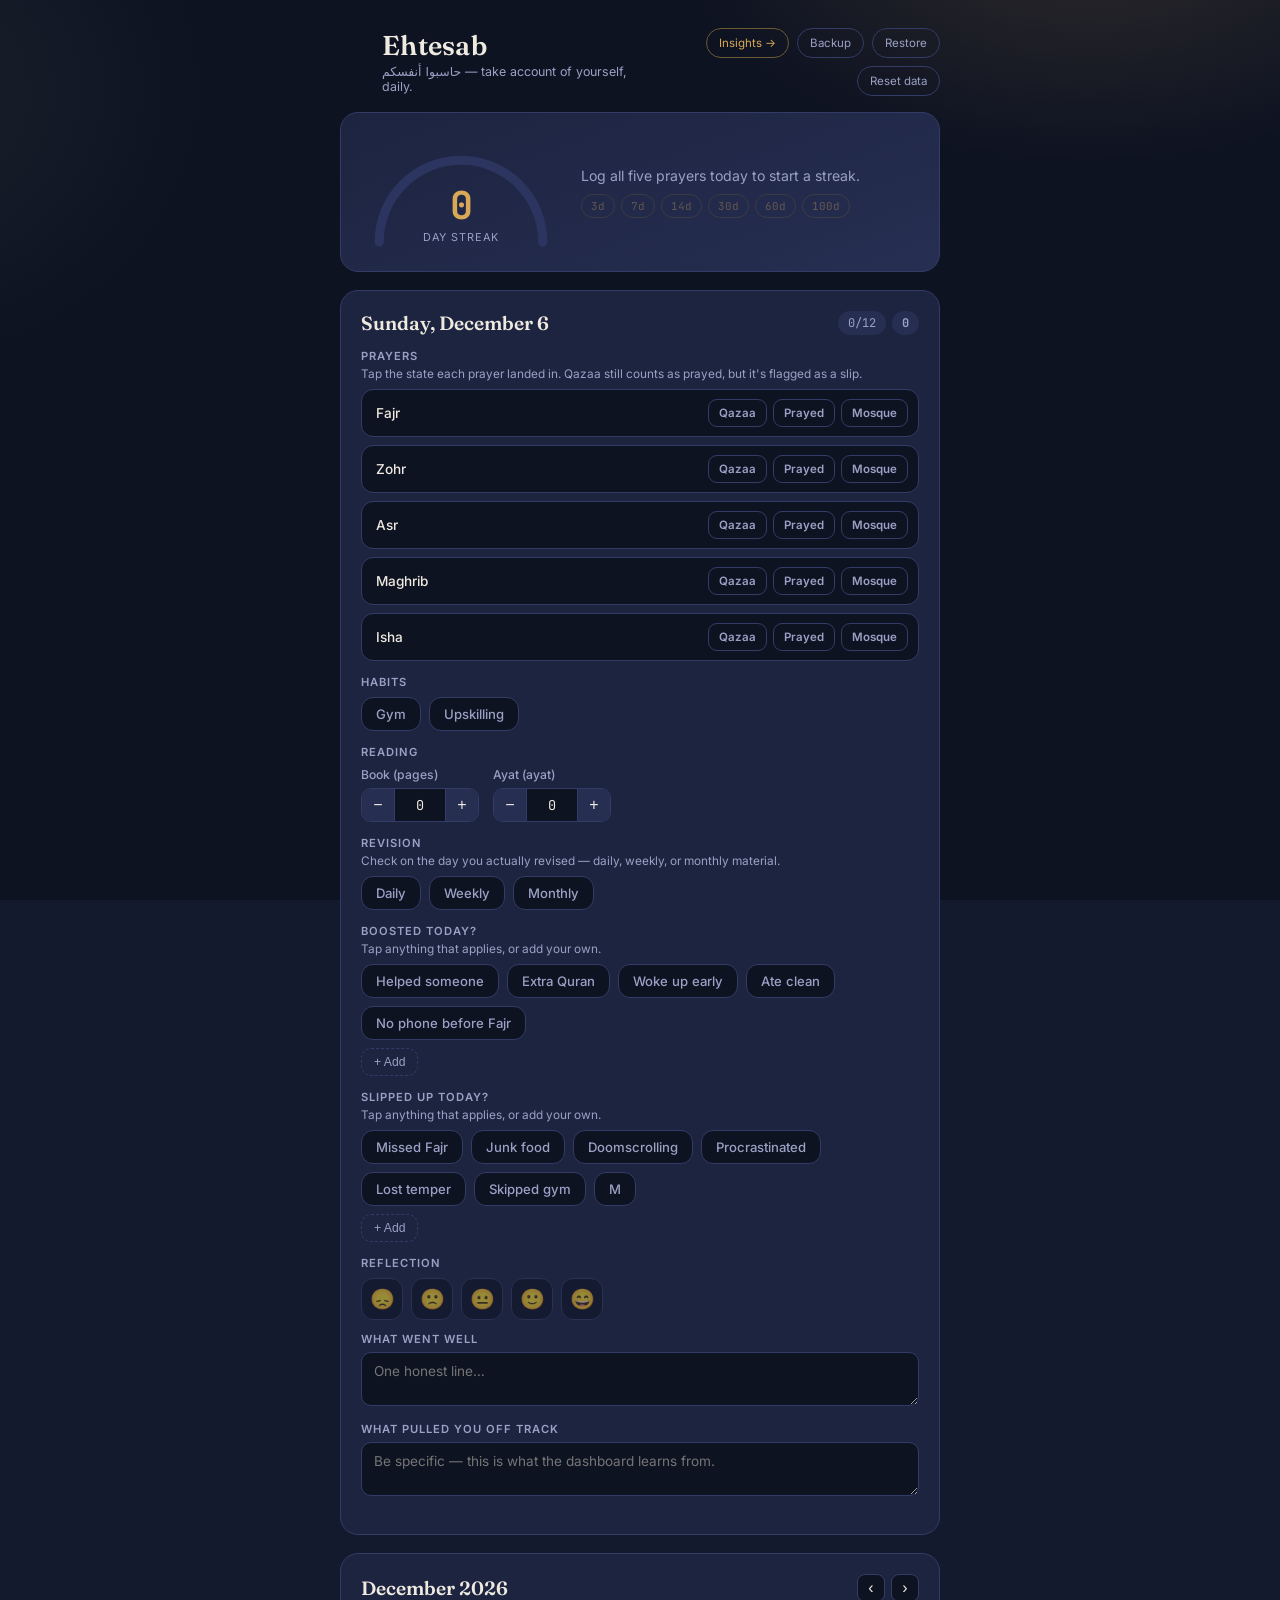
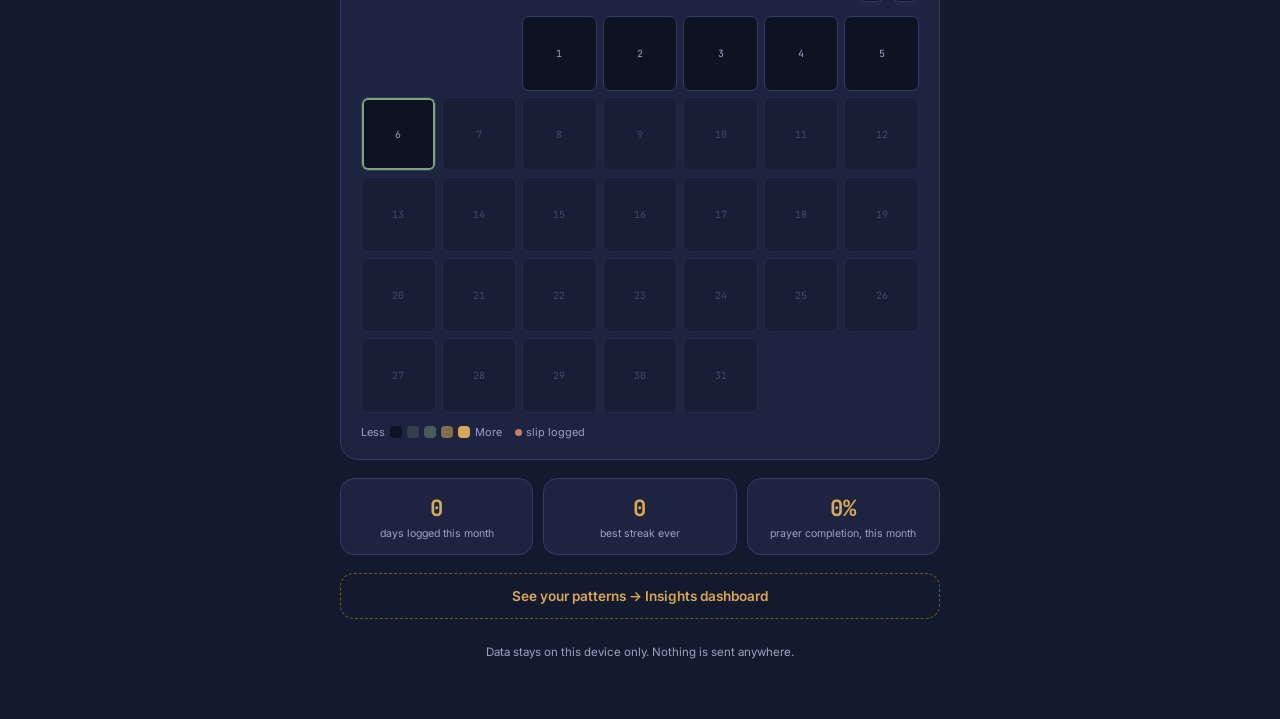
==== commit d048a7e2: "Add files via upload retresting again" ====
--- a/index.html
+++ b/index.html
@@ -29,6 +29,9 @@
   </div>
   <div class="topbar-actions">
     <a href="insights.html" class="ghost-btn accent-btn">Insights →</a>
+    <button id="exportBtn" class="ghost-btn" title="Download a backup of all your data">Backup</button>
+    <button id="importBtn" class="ghost-btn" title="Restore data from a backup file">Restore</button>
+    <input type="file" id="importFile" accept="application/json" style="display:none;">
     <button id="resetBtn" class="ghost-btn" title="Clear all data on this device">Reset data</button>
   </div>
 </header>
--- a/style.css
+++ b/style.css
@@ -320,7 +320,7 @@
 }
 
 /* ---------- topbar actions ---------- */
-.topbar-actions{ display:flex; gap:8px; align-items:center; }
+.topbar-actions{ display:flex; gap:8px; align-items:center; flex-wrap:wrap; justify-content:flex-end; }
 .accent-btn{
   text-decoration:none;
   color:var(--gold);
